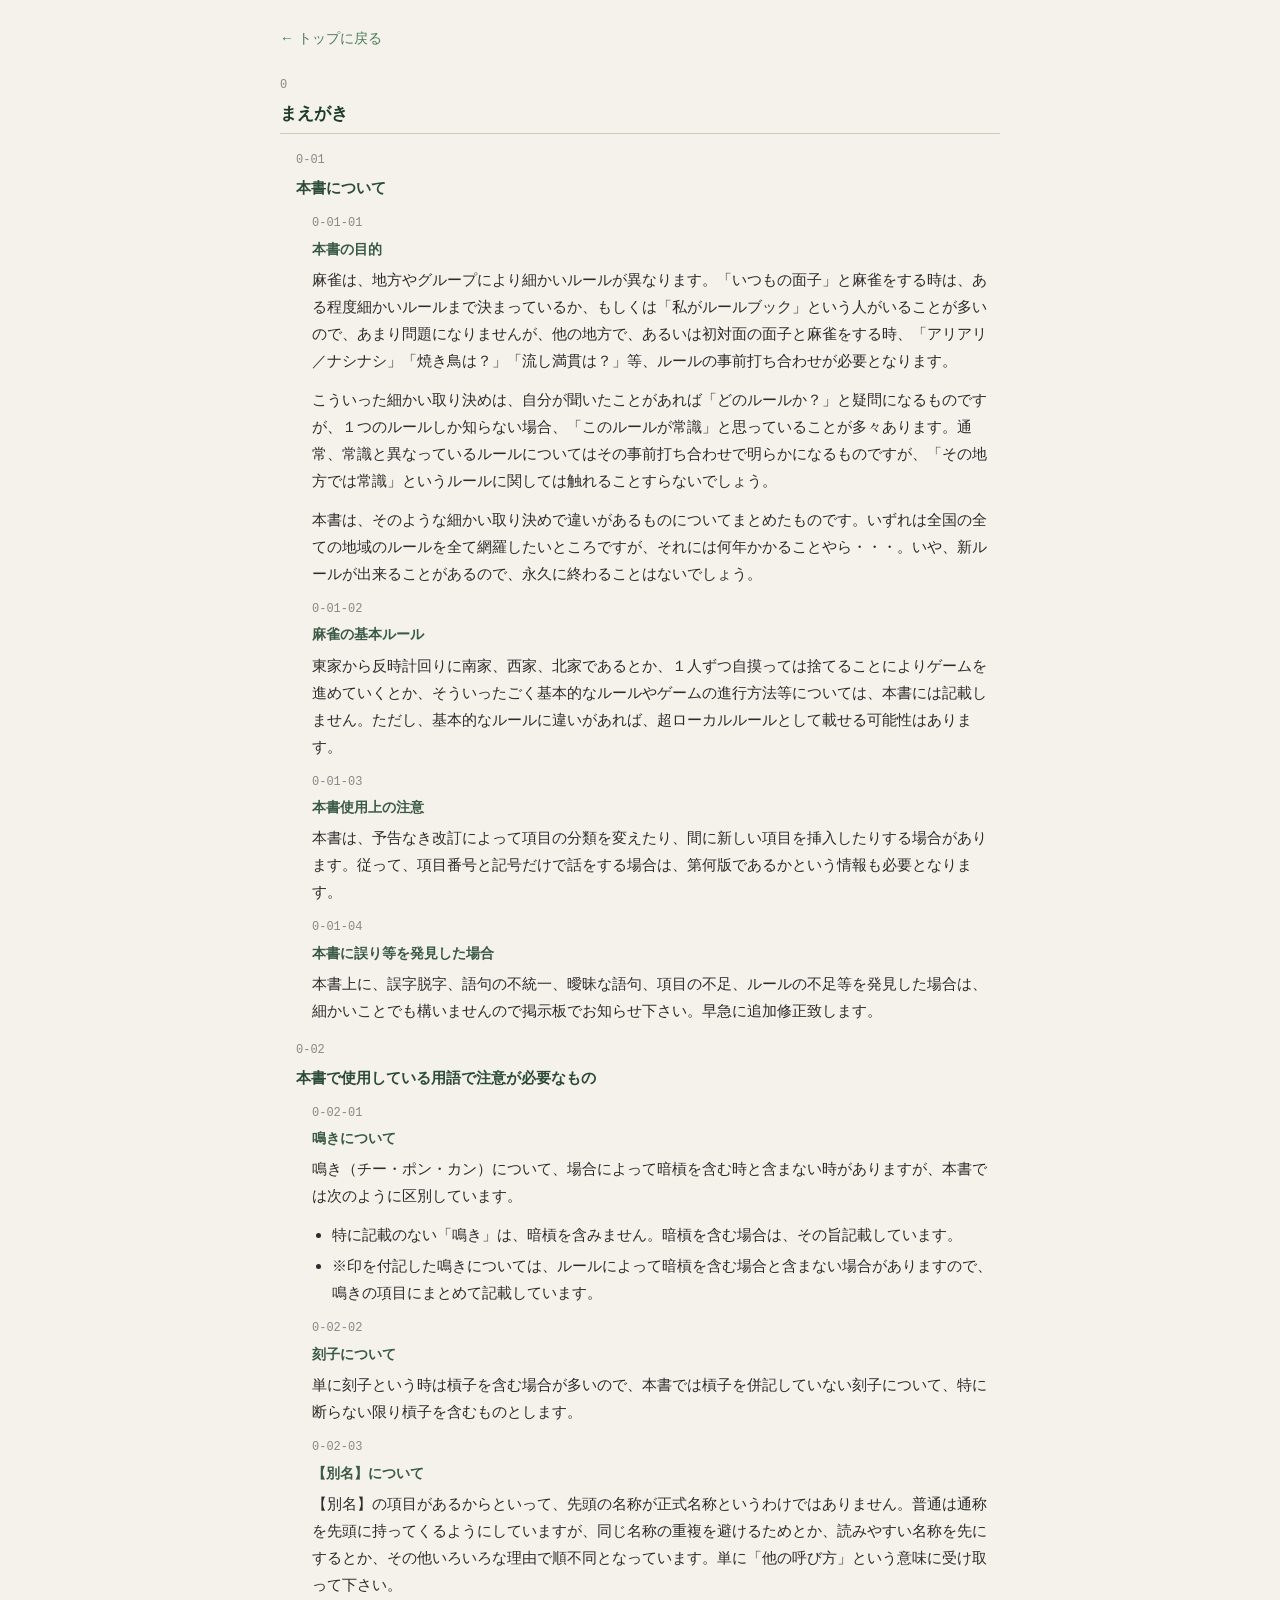
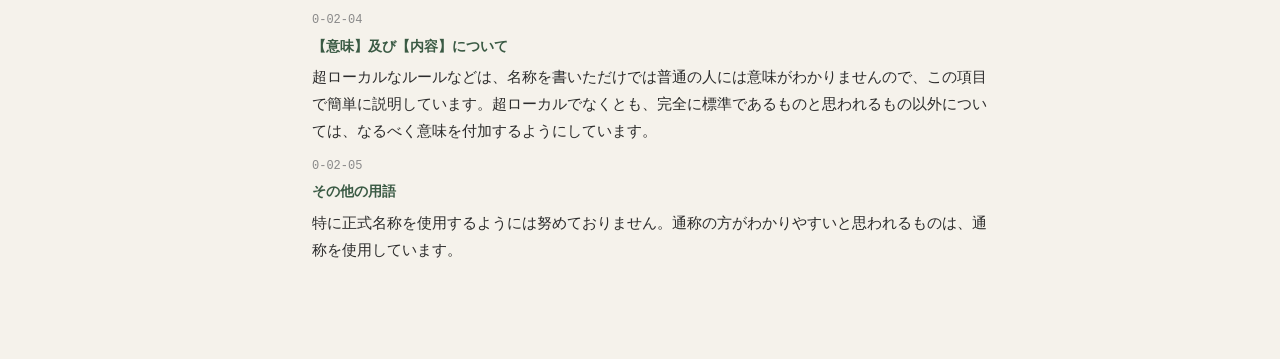
==== pages/source.html @ 4552f9ca "まえがきついか" ====
<!DOCTYPE html>
<html lang="ja">

<head>
  <meta charset="UTF-8">
  <meta name="viewport" content="width=device-width, initial-scale=1.0">
  <title>まえがき — 麻雀ルール設定</title>
  <style>
    *,
    *::before,
    *::after {
      box-sizing: border-box;
      margin: 0;
      padding: 0;
    }

    body {
      font-family: "Hiragino Kaku Gothic ProN", "Noto Sans JP", sans-serif;
      font-size: 15px;
      line-height: 1.8;
      color: #2c2c2c;
      background: #f5f2eb;
      padding: 24px 16px 64px;
    }

    .wrap {
      max-width: 720px;
      margin: 0 auto;
    }

    .back {
      display: inline-block;
      margin-bottom: 24px;
      color: #4a7c59;
      text-decoration: none;
      font-size: 14px;
    }

    .back:hover {
      text-decoration: underline;
    }

    h1 {
      font-size: 20px;
      margin-bottom: 24px;
      color: #1e3a28;
    }

    .section {
      margin-bottom: 32px;
    }

    .sec-id {
      font-family: monospace;
      font-size: 12px;
      color: #888;
      margin-bottom: 2px;
    }

    h2 {
      font-size: 17px;
      margin-bottom: 8px;
      color: #1e3a28;
      border-bottom: 1px solid #d4ccb0;
      padding-bottom: 4px;
    }

    h3 {
      font-size: 15px;
      margin-bottom: 6px;
      color: #2c4a38;
    }

    h4 {
      font-size: 14px;
      margin-bottom: 4px;
      color: #3a5a44;
      font-weight: bold;
    }

    p {
      margin-bottom: 12px;
    }

    ul {
      margin: 8px 0 12px 20px;
    }

    li {
      margin-bottom: 4px;
    }

    .subsection {
      margin: 16px 0 16px 16px;
    }

    .subsubsection {
      margin: 12px 0 12px 16px;
    }

    @media (prefers-color-scheme: dark) {
      body {
        background: #1a1f1c;
        color: #d8d4c8;
      }

      h1,
      h2,
      h3,
      h4 {
        color: #a8c8b0;
      }

      h2 {
        border-bottom-color: #3a4a40;
      }

      .back {
        color: #7ab890;
      }

      .sec-id {
        color: #666;
      }
    }
  </style>
</head>

<body>
  <div class="wrap">
    <a class="back" href="index.html">← トップに戻る</a>
    <div class="section">
      <div class="sec-id">0</div>
      <h2>まえがき</h2>

      <div class="subsection">
        <div class="sec-id">0-01</div>
        <h3>本書について</h3>

        <div class="subsubsection">
          <div class="sec-id">0-01-01</div>
          <h4>本書の目的</h4>
          <p>
            麻雀は、地方やグループにより細かいルールが異なります。「いつもの面子」と麻雀をする時は、ある程度細かいルールまで決まっているか、もしくは「私がルールブック」という人がいることが多いので、あまり問題になりませんが、他の地方で、あるいは初対面の面子と麻雀をする時、「アリアリ／ナシナシ」「焼き鳥は？」「流し満貫は？」等、ルールの事前打ち合わせが必要となります。
          </p>
          <p>
            こういった細かい取り決めは、自分が聞いたことがあれば「どのルールか？」と疑問になるものですが、１つのルールしか知らない場合、「このルールが常識」と思っていることが多々あります。通常、常識と異なっているルールについてはその事前打ち合わせで明らかになるものですが、「その地方では常識」というルールに関しては触れることすらないでしょう。
          </p>
          <p>
            本書は、そのような細かい取り決めで違いがあるものについてまとめたものです。いずれは全国の全ての地域のルールを全て網羅したいところですが、それには何年かかることやら・・・。いや、新ルールが出来ることがあるので、永久に終わることはないでしょう。
          </p>
        </div>

        <div class="subsubsection">
          <div class="sec-id">0-01-02</div>
          <h4>麻雀の基本ルール</h4>
          <p>
            東家から反時計回りに南家、西家、北家であるとか、１人ずつ自摸っては捨てることによりゲームを進めていくとか、そういったごく基本的なルールやゲームの進行方法等については、本書には記載しません。ただし、基本的なルールに違いがあれば、超ローカルルールとして載せる可能性はあります。
          </p>
        </div>

        <div class="subsubsection">
          <div class="sec-id">0-01-03</div>
          <h4>本書使用上の注意</h4>
          <p>本書は、予告なき改訂によって項目の分類を変えたり、間に新しい項目を挿入したりする場合があります。従って、項目番号と記号だけで話をする場合は、第何版であるかという情報も必要となります。</p>
        </div>

        <div class="subsubsection">
          <div class="sec-id">0-01-04</div>
          <h4>本書に誤り等を発見した場合</h4>
          <p>本書上に、誤字脱字、語句の不統一、曖昧な語句、項目の不足、ルールの不足等を発見した場合は、細かいことでも構いませんので掲示板でお知らせ下さい。早急に追加修正致します。</p>
        </div>
      </div>

      <div class="subsection">
        <div class="sec-id">0-02</div>
        <h3>本書で使用している用語で注意が必要なもの</h3>

        <div class="subsubsection">
          <div class="sec-id">0-02-01</div>
          <h4>鳴きについて</h4>
          <p>鳴き（チー・ポン・カン）について、場合によって暗槓を含む時と含まない時がありますが、本書では次のように区別しています。</p>
          <ul>
            <li>特に記載のない「鳴き」は、暗槓を含みません。暗槓を含む場合は、その旨記載しています。</li>
            <li>※印を付記した鳴きについては、ルールによって暗槓を含む場合と含まない場合がありますので、鳴きの項目にまとめて記載しています。</li>
          </ul>
        </div>

        <div class="subsubsection">
          <div class="sec-id">0-02-02</div>
          <h4>刻子について</h4>
          <p>単に刻子という時は槓子を含む場合が多いので、本書では槓子を併記していない刻子について、特に断らない限り槓子を含むものとします。</p>
        </div>

        <div class="subsubsection">
          <div class="sec-id">0-02-03</div>
          <h4>【別名】について</h4>
          <p>
            【別名】の項目があるからといって、先頭の名称が正式名称というわけではありません。普通は通称を先頭に持ってくるようにしていますが、同じ名称の重複を避けるためとか、読みやすい名称を先にするとか、その他いろいろな理由で順不同となっています。単に「他の呼び方」という意味に受け取って下さい。
          </p>
        </div>

        <div class="subsubsection">
          <div class="sec-id">0-02-04</div>
          <h4>【意味】及び【内容】について</h4>
          <p>
            超ローカルなルールなどは、名称を書いただけでは普通の人には意味がわかりませんので、この項目で簡単に説明しています。超ローカルでなくとも、完全に標準であるものと思われるもの以外については、なるべく意味を付加するようにしています。
          </p>
        </div>

        <div class="subsubsection">
          <div class="sec-id">0-02-05</div>
          <h4>その他の用語</h4>
          <p>特に正式名称を使用するようには努めておりません。通称の方がわかりやすいと思われるものは、通称を使用しています。</p>
        </div>
      </div>
    </div>
  </div>
</body>

</html>
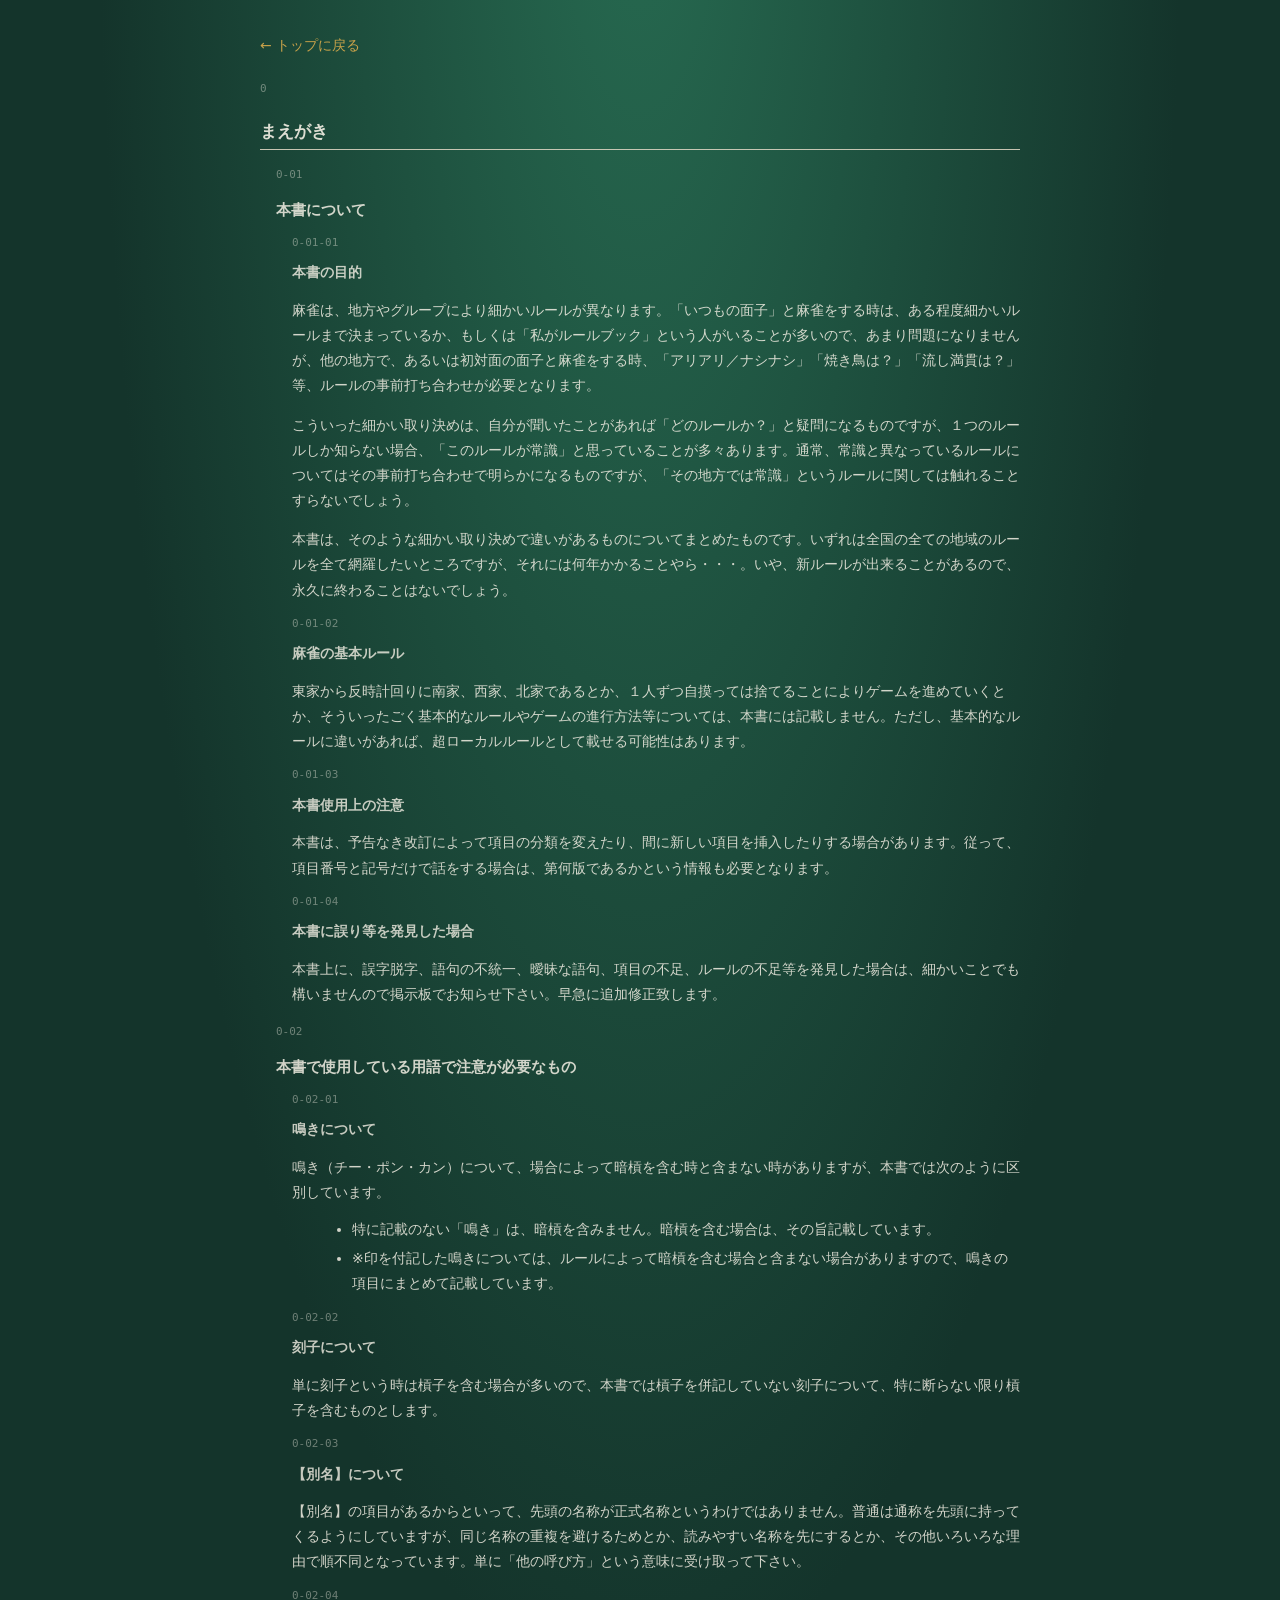
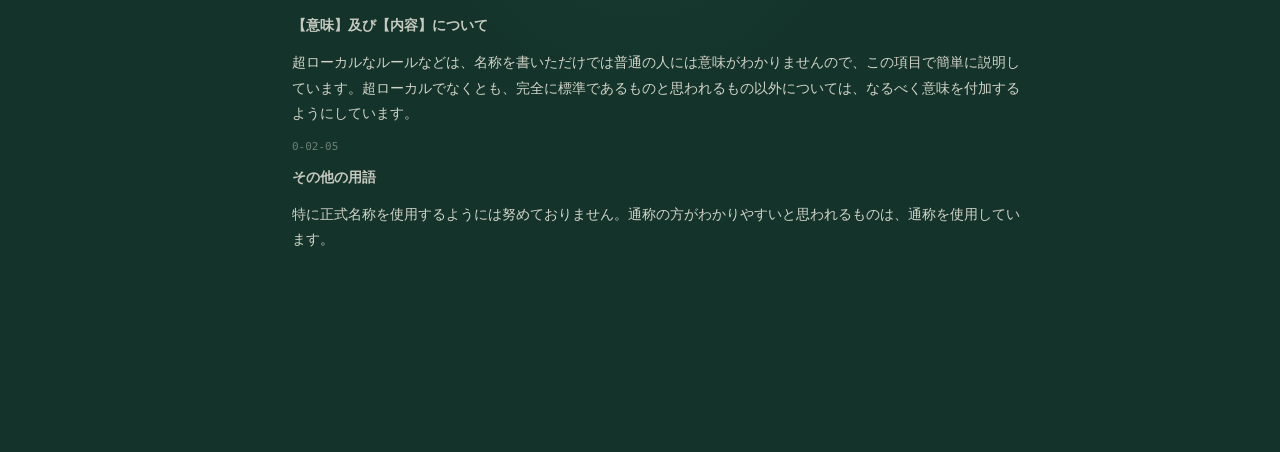
==== commit b30f0021: "まえがき css の修正" ====
--- a/pages/source.html
+++ b/pages/source.html
@@ -5,129 +5,36 @@
   <meta charset="UTF-8">
   <meta name="viewport" content="width=device-width, initial-scale=1.0">
   <title>まえがき — 麻雀ルール設定</title>
+  <link rel="stylesheet" href="style.css">
   <style>
-    *,
-    *::before,
-    *::after {
-      box-sizing: border-box;
-      margin: 0;
-      padding: 0;
+    .source-inner {
+      color: var(--panel);
+      padding: 32px 0 64px;
     }
-
-    body {
-      font-family: "Hiragino Kaku Gothic ProN", "Noto Sans JP", sans-serif;
-      font-size: 15px;
-      line-height: 1.8;
-      color: #2c2c2c;
-      background: #f5f2eb;
-      padding: 24px 16px 64px;
-    }
-
-    .wrap {
-      max-width: 720px;
-      margin: 0 auto;
-    }
-
     .back {
       display: inline-block;
       margin-bottom: 24px;
-      color: #4a7c59;
+      color: var(--gold);
       text-decoration: none;
       font-size: 14px;
     }
-
-    .back:hover {
-      text-decoration: underline;
-    }
-
-    h1 {
-      font-size: 20px;
-      margin-bottom: 24px;
-      color: #1e3a28;
-    }
-
-    .section {
-      margin-bottom: 32px;
-    }
-
-    .sec-id {
-      font-family: monospace;
-      font-size: 12px;
-      color: #888;
-      margin-bottom: 2px;
-    }
-
-    h2 {
-      font-size: 17px;
-      margin-bottom: 8px;
-      color: #1e3a28;
-      border-bottom: 1px solid #d4ccb0;
-      padding-bottom: 4px;
-    }
-
-    h3 {
-      font-size: 15px;
-      margin-bottom: 6px;
-      color: #2c4a38;
-    }
-
-    h4 {
-      font-size: 14px;
-      margin-bottom: 4px;
-      color: #3a5a44;
-      font-weight: bold;
-    }
-
-    p {
-      margin-bottom: 12px;
-    }
-
-    ul {
-      margin: 8px 0 12px 20px;
-    }
-
-    li {
-      margin-bottom: 4px;
-    }
-
-    .subsection {
-      margin: 16px 0 16px 16px;
-    }
-
-    .subsubsection {
-      margin: 12px 0 12px 16px;
-    }
-
-    @media (prefers-color-scheme: dark) {
-      body {
-        background: #1a1f1c;
-        color: #d8d4c8;
-      }
-
-      h1,
-      h2,
-      h3,
-      h4 {
-        color: #a8c8b0;
-      }
-
-      h2 {
-        border-bottom-color: #3a4a40;
-      }
-
-      .back {
-        color: #7ab890;
-      }
-
-      .sec-id {
-        color: #666;
-      }
-    }
+    .back:hover { text-decoration: underline; }
+    .source-inner h1 { font-size: 20px; margin-bottom: 24px; }
+    .source-inner h2 { font-size: 17px; margin: 20px 0 8px; border-bottom: 1px solid var(--panel-line); padding-bottom: 4px; opacity: 0.9; }
+    .source-inner h3 { font-size: 15px; margin: 14px 0 6px; opacity: 0.85; }
+    .source-inner h4 { font-size: 14px; margin: 10px 0 4px; font-weight: bold; opacity: 0.8; }
+    .source-inner p { margin-bottom: 12px; font-size: 14px; line-height: 1.8; opacity: 0.85; }
+    .source-inner ul { margin: 8px 0 12px 20px; }
+    .source-inner li { margin-bottom: 4px; font-size: 14px; line-height: 1.8; opacity: 0.85; }
+    .sec-id { font-family: var(--mono); font-size: 11px; opacity: 0.4; margin-bottom: 2px; }
+    .subsection { margin: 16px 0 16px 16px; }
+    .subsubsection { margin: 12px 0 12px 16px; }
   </style>
 </head>
 
 <body>
   <div class="wrap">
+    <div class="source-inner">
     <a class="back" href="index.html">← トップに戻る</a>
     <div class="section">
       <div class="sec-id">0</div>
@@ -215,6 +122,7 @@
         </div>
       </div>
     </div>
+    </div>
   </div>
 </body>
 
--- a/pages/style.css
+++ b/pages/style.css
@@ -0,0 +1,1003 @@
+    :root {
+      --bg: #14342b;
+      --panel: #f3efe4;
+      --panel-line: #d9d2bf;
+      --ink: #1c1c18;
+      --ink-soft: #5c5749;
+      --felt: #1f5c46;
+      --felt-deep: #14342b;
+      --accent: #b7472a;
+      --accent-soft: #e8c9be;
+      --gold: #c8a24a;
+      --sel-bg: #eef3ec;
+      --sel-line: #2f6b52;
+      --st-done: #2f8f5b;
+      /* 選択済み（緑） */
+      --st-todo: #c0392b;
+      /* 未選択（赤） */
+      --st-check: #d9a520;
+      /* 要確認（黄） */
+      --radius: 4px;
+      --mono: "SFMono-Regular", ui-monospace, "DejaVu Sans Mono", monospace;
+      --serif: "Hiragino Mincho ProN", "Yu Mincho", "YuMincho", "MS PMincho", serif;
+      --sans: "Hiragino Kaku Gothic ProN", "Yu Gothic", "Meiryo", system-ui, sans-serif;
+    }
+
+    * {
+      box-sizing: border-box;
+    }
+
+    [hidden] {
+      display: none !important;
+    }
+
+    html,
+    body {
+      margin: 0;
+      padding: 0;
+    }
+
+    body {
+      background: var(--felt-deep);
+      background-image:
+        radial-gradient(ellipse at 50% -10%, #276b51 0%, var(--felt-deep) 60%);
+      color: var(--ink);
+      font-family: var(--sans);
+      line-height: 1.6;
+      min-height: 100vh;
+      padding: 0 16px 120px;
+    }
+
+    .wrap {
+      max-width: 760px;
+      margin: 0 auto;
+    }
+
+    /* home / entry screen */
+    .home-inner {
+      padding: 56px 0 32px;
+      text-align: center;
+      color: var(--panel);
+    }
+
+    .home-kana {
+      font-family: var(--serif);
+      letter-spacing: 0.5em;
+      font-size: 13px;
+      color: var(--gold);
+      margin: 0 0 10px;
+      padding-left: 0.5em;
+    }
+
+    .home-title {
+      font-family: var(--serif);
+      font-weight: 600;
+      font-size: clamp(28px, 6vw, 40px);
+      margin: 0;
+      letter-spacing: 0.08em;
+    }
+
+    .home-lead {
+      margin: 14px 0 30px;
+      font-size: 13px;
+      color: #cdd8cf;
+    }
+
+    .home-source {
+      margin-top: 40px;
+      padding-top: 24px;
+      border-top: 1px solid var(--panel-line);
+      max-width: 460px;
+      margin-left: auto;
+      margin-right: auto;
+      text-align: left;
+      font-size: 12px;
+      color: #b8c4c4;
+    }
+
+    .home-source hr {
+      border: none;
+      border-top: 1px solid var(--panel-line);
+      margin: 16px 0;
+    }
+
+    .home-source h2 {
+      font-size: 13px;
+      font-weight: 600;
+      color: #e0e8e4;
+      margin: 0 0 8px;
+    }
+
+    .home-source p {
+      margin: 0 0 8px;
+      line-height: 1.7;
+    }
+
+    .home-source a {
+      color: #4db88a;
+      text-decoration: none;
+      word-break: break-all;
+    }
+
+    .home-source a:hover {
+      text-decoration: underline;
+    }
+
+    .home-choices {
+      display: grid;
+      gap: 14px;
+      max-width: 460px;
+      margin: 0 auto;
+    }
+
+    .home-card {
+      display: block;
+      text-align: left;
+      background: var(--panel);
+      border: 1px solid var(--panel-line);
+      border-left: 4px solid var(--felt);
+      border-radius: var(--radius);
+      padding: 18px 20px;
+      cursor: pointer;
+      color: var(--ink);
+      font-family: var(--sans);
+      transition: transform .08s, box-shadow .12s, border-color .12s;
+      box-shadow: 0 1px 0 rgba(0, 0, 0, 0.15);
+    }
+
+    .home-card:hover {
+      transform: translateY(-2px);
+      box-shadow: 0 6px 16px rgba(0, 0, 0, 0.24);
+      border-left-color: var(--gold);
+    }
+
+    .home-card:focus-visible {
+      outline: 2px solid var(--gold);
+      outline-offset: 2px;
+    }
+
+    .home-card-name {
+      font-family: var(--serif);
+      font-weight: 600;
+      font-size: 19px;
+      letter-spacing: 0.04em;
+      display: block;
+      margin-bottom: 6px;
+    }
+
+    .home-card-desc {
+      font-size: 12.5px;
+      color: var(--ink-soft);
+      line-height: 1.5;
+    }
+
+    /* progress meter (top bar on cat/rule screens) */
+    /* sticky header (meter + subnav) */
+    .sticky-head {
+      position: sticky;
+      top: 0;
+      z-index: 15;
+      margin: 0 -16px;
+      /* bleed to viewport edges */
+      padding: 0 16px;
+      background: var(--felt-deep);
+      background-image: radial-gradient(ellipse at 50% -40%, #276b51 0%, var(--felt-deep) 70%);
+      box-shadow: 0 6px 14px -6px rgba(0, 0, 0, 0.5);
+      border-bottom: 1px solid rgba(200, 162, 74, 0.18);
+    }
+
+    .meter {
+      display: flex;
+      align-items: center;
+      flex-wrap: wrap;
+      gap: 8px 14px;
+      padding: 14px 2px 12px;
+      font-family: var(--mono);
+      font-size: 12px;
+      color: #bcc9be;
+    }
+
+    .home-corner {
+      font-size: 13px;
+      padding: 6px 14px;
+    }
+
+    .tally {
+      display: inline-flex;
+      align-items: center;
+      gap: 6px;
+    }
+
+    .tally b {
+      font-size: 15px;
+    }
+
+    .tally-total {
+      color: #8ba394;
+    }
+
+    .dot {
+      width: 9px;
+      height: 9px;
+      border-radius: 50%;
+      display: inline-block;
+    }
+
+    .dot-done {
+      background: var(--st-done);
+    }
+
+    .dot-check {
+      background: var(--st-check);
+    }
+
+    .dot-todo {
+      background: var(--st-todo);
+    }
+
+    #doneCount {
+      color: #7fd6a3;
+    }
+
+    #checkCount {
+      color: #f2d27a;
+    }
+
+    #todoCount {
+      color: #f0a79e;
+    }
+
+    .ver-badge {
+      font-family: var(--mono);
+      font-size: 11px;
+      color: #221c0a;
+      background: var(--gold);
+      padding: 1px 7px;
+      border-radius: 2px;
+      margin-left: 12px;
+      letter-spacing: 0.03em;
+    }
+
+    .notice {
+      max-width: 760px;
+      margin: 0 auto 4px;
+      background: var(--panel);
+      border: 1px solid var(--accent);
+      border-left-width: 4px;
+      border-radius: var(--radius);
+      padding: 12px 16px;
+      color: var(--ink);
+      font-size: 13px;
+      line-height: 1.6;
+    }
+
+    .notice.loading {
+      border-color: var(--panel-line);
+      color: var(--ink-soft);
+      text-align: center;
+      font-family: var(--mono);
+    }
+
+    /* category screen */
+    .screen-lead {
+      color: #cdd8cf;
+      text-align: center;
+      font-size: 13px;
+      margin: 8px 0 20px;
+    }
+
+    .cat-grid {
+      display: grid;
+      grid-template-columns: repeat(auto-fill, minmax(220px, 1fr));
+      gap: 14px;
+    }
+
+    .cat-card {
+      background: var(--panel);
+      border: 1px solid var(--panel-line);
+      border-left: 4px solid var(--felt);
+      border-radius: var(--radius);
+      padding: 18px 18px 16px;
+      text-align: left;
+      cursor: pointer;
+      font-family: var(--sans);
+      color: var(--ink);
+      transition: transform .08s, box-shadow .12s, border-color .12s;
+      box-shadow: 0 1px 0 rgba(0, 0, 0, 0.15);
+    }
+
+    .cat-card:hover {
+      transform: translateY(-2px);
+      box-shadow: 0 5px 14px rgba(0, 0, 0, 0.22);
+      border-left-color: var(--gold);
+    }
+
+    .cat-card:focus-visible {
+      outline: 2px solid var(--gold);
+      outline-offset: 2px;
+    }
+
+    .cat-card[data-complete="true"] {
+      border-left-color: var(--st-done);
+    }
+
+    .cat-card .cat-name {
+      font-family: var(--serif);
+      font-weight: 600;
+      font-size: 18px;
+      letter-spacing: 0.03em;
+      display: block;
+      margin-bottom: 12px;
+    }
+
+    .cat-card .cat-stats {
+      display: flex;
+      gap: 12px;
+      font-family: var(--mono);
+      font-size: 12px;
+      color: var(--ink-soft);
+      flex-wrap: wrap;
+    }
+
+    .cat-card .cat-stats i {
+      width: 8px;
+      height: 8px;
+      border-radius: 50%;
+      display: inline-block;
+      margin-right: 4px;
+      position: relative;
+      top: -1px;
+    }
+
+    .cat-card .cat-done b {
+      color: var(--st-done);
+    }
+
+    .cat-card .cat-check b {
+      color: #a67c07;
+    }
+
+    .cat-card .cat-todo b {
+      color: var(--st-todo);
+    }
+
+    .cat-card .cat-arrow {
+      float: right;
+      color: var(--felt);
+      font-size: 18px;
+    }
+
+    /* subnav on rules screen */
+    .subnav {
+      display: flex;
+      align-items: center;
+      gap: 14px;
+      flex-wrap: wrap;
+      padding-bottom: 12px;
+    }
+
+    .back-btn {
+      background: transparent;
+      color: #cdd8cf;
+      border: 1px solid rgba(205, 216, 207, 0.4);
+      border-radius: var(--radius);
+      padding: 7px 13px;
+      font-size: 13px;
+      cursor: pointer;
+      font-family: var(--sans);
+      transition: background .12s;
+    }
+
+    .back-btn:hover {
+      background: rgba(255, 255, 255, 0.07);
+    }
+
+    .back-btn:focus-visible {
+      outline: 2px solid var(--gold);
+      outline-offset: 2px;
+    }
+
+    .cat-heading {
+      font-family: var(--serif);
+      color: var(--panel);
+      font-size: 19px;
+      margin: 0;
+      letter-spacing: 0.05em;
+      flex: 1;
+    }
+
+    .sort-toggle {
+      display: inline-flex;
+      background: rgba(0, 0, 0, 0.25);
+      border: 1px solid rgba(205, 216, 207, 0.3);
+      border-radius: 999px;
+      padding: 3px;
+    }
+
+    .sort-opt {
+      background: transparent;
+      border: none;
+      color: #bcc9be;
+      font-family: var(--sans);
+      font-size: 12.5px;
+      font-weight: 600;
+      padding: 6px 14px;
+      border-radius: 999px;
+      cursor: pointer;
+      transition: background .12s, color .12s;
+    }
+
+    .sort-opt.is-active {
+      background: var(--gold);
+      color: #221c0a;
+    }
+
+    .sort-opt:focus-visible {
+      outline: 2px solid var(--gold);
+      outline-offset: 2px;
+    }
+
+    /* readonly / writable toggle (category list header) */
+    .mode-toggle {
+      display: inline-flex;
+      margin-left: auto;
+      background: rgba(0, 0, 0, 0.25);
+      border: 1px solid rgba(205, 216, 207, 0.3);
+      border-radius: 999px;
+      padding: 3px;
+    }
+
+    .mode-opt {
+      background: transparent;
+      border: none;
+      color: #bcc9be;
+      font-family: var(--sans);
+      font-size: 12px;
+      font-weight: 600;
+      padding: 5px 12px;
+      border-radius: 999px;
+      cursor: pointer;
+      transition: background .12s, color .12s;
+    }
+
+    .mode-opt.is-active {
+      background: var(--gold);
+      color: #221c0a;
+    }
+
+    .mode-opt:focus-visible {
+      outline: 2px solid var(--gold);
+      outline-offset: 2px;
+    }
+
+    .home-corner {
+      margin-left: 10px;
+    }
+
+    /* when the mode toggle is present it takes the margin-left:auto, so reset the corner btn */
+    .readonly-opt {
+      cursor: default;
+    }
+
+    .readonly-opt:hover {
+      background: transparent;
+    }
+
+    /* rule card */
+    .rule {
+      background: var(--panel);
+      border: 1px solid var(--panel-line);
+      border-radius: var(--radius);
+      margin: 14px 0;
+      overflow: hidden;
+      box-shadow: 0 1px 0 rgba(0, 0, 0, 0.15);
+    }
+
+    .rule[data-depth="1"] {
+      margin-left: 22px;
+      background: #f6f2e8;
+    }
+
+    .rule[data-depth="2"] {
+      margin-left: 44px;
+      background: #f8f5ee;
+    }
+
+    .rule[data-depth="3"] {
+      margin-left: 66px;
+      background: #faf8f3;
+    }
+
+    .rule[data-depth="4"] {
+      margin-left: 88px;
+      background: #fbf9f6;
+    }
+
+    .rule.is-group>.rule-body {
+      display: none;
+    }
+
+    /* status stripe on answerable cards */
+    .rule.answerable {
+      position: relative;
+      border-left: 4px solid var(--st-todo);
+      /* default: 未選択=赤 */
+    }
+
+    .rule.answerable[data-status="done"] {
+      border-left-color: var(--st-done);
+    }
+
+    .rule.answerable[data-status="todo"] {
+      border-left-color: var(--st-todo);
+    }
+
+    .rule.answerable[data-status="check"] {
+      border-left-color: var(--st-check);
+    }
+
+    .rule.answerable[data-status="disabled"] {
+      border-left-color: #c9c3b2;
+    }
+
+    /* disabled (unmet-condition) rules: grayed out, not interactive */
+    .rule.is-disabled {
+      opacity: 0.55;
+      filter: grayscale(0.4);
+    }
+
+    .rule.is-disabled .opt {
+      cursor: not-allowed;
+    }
+
+    .rule.is-disabled .opt:hover {
+      background: transparent;
+    }
+
+    .rule.is-disabled .flag-btn {
+      cursor: not-allowed;
+      opacity: 0.6;
+    }
+
+    .rule-info {
+      margin: 0 18px 10px;
+      font-size: 12px;
+      color: var(--ink-soft);
+      font-family: var(--sans);
+      line-height: 1.5;
+    }
+
+    .rule-head {
+      display: flex;
+      align-items: baseline;
+      gap: 12px;
+      padding: 14px 18px;
+      border-bottom: 1px solid var(--panel-line);
+    }
+
+    .is-group>.rule-head {
+      border-bottom: none;
+      padding-bottom: 8px;
+    }
+
+    .rule[data-depth="1"] .rule-head,
+    .rule[data-depth="2"] .rule-head,
+    .rule[data-depth="3"] .rule-head,
+    .rule[data-depth="4"] .rule-head {
+      padding-top: 12px;
+      padding-bottom: 12px;
+    }
+
+    .rule-id {
+      font-family: var(--mono);
+      font-size: 11px;
+      color: var(--panel);
+      background: var(--felt);
+      padding: 2px 7px;
+      border-radius: 2px;
+      white-space: nowrap;
+      letter-spacing: 0.03em;
+      flex-shrink: 0;
+      position: relative;
+      top: -1px;
+    }
+
+    .is-group>.rule-head .rule-id {
+      background: var(--accent);
+    }
+
+    .rule-title {
+      font-family: var(--serif);
+      font-weight: 600;
+      font-size: 16px;
+      letter-spacing: 0.02em;
+      color: var(--ink);
+      flex: 1;
+    }
+
+    .rule[data-depth="1"] .rule-title {
+      font-size: 15px;
+    }
+
+    .rule[data-depth="2"] .rule-title {
+      font-size: 14px;
+    }
+
+    .rule[data-depth="3"] .rule-title {
+      font-size: 13px;
+    }
+
+    .rule[data-depth="4"] .rule-title {
+      font-size: 12px;
+    }
+
+    /* 要確認 toggle */
+    .flag-btn {
+      flex-shrink: 0;
+      align-self: center;
+      font-family: var(--sans);
+      font-size: 11.5px;
+      font-weight: 600;
+      letter-spacing: 0.04em;
+      color: var(--ink-soft);
+      background: transparent;
+      border: 1px solid var(--panel-line);
+      border-radius: 999px;
+      padding: 4px 11px 4px 9px;
+      cursor: pointer;
+      display: inline-flex;
+      align-items: center;
+      gap: 5px;
+      transition: background .12s, border-color .12s, color .12s;
+    }
+
+    .flag-btn::before {
+      content: "";
+      width: 8px;
+      height: 8px;
+      border-radius: 50%;
+      background: var(--panel-line);
+      transition: background .12s;
+    }
+
+    .flag-btn:hover {
+      border-color: var(--st-check);
+      color: var(--ink);
+    }
+
+    .flag-btn[aria-pressed="true"] {
+      background: #fbf1d3;
+      border-color: var(--st-check);
+      color: #8a6a10;
+    }
+
+    .flag-btn[aria-pressed="true"]::before {
+      background: var(--st-check);
+    }
+
+    .flag-btn:focus-visible {
+      outline: 2px solid var(--st-check);
+      outline-offset: 2px;
+    }
+
+    .rule-body {
+      padding: 10px 18px 16px;
+    }
+
+    .opt {
+      display: flex;
+      align-items: flex-start;
+      gap: 11px;
+      padding: 9px 12px;
+      border: 1px solid transparent;
+      border-radius: var(--radius);
+      cursor: pointer;
+      transition: background .12s, border-color .12s;
+    }
+
+    .opt:hover {
+      background: #ecf1ea;
+    }
+
+    .opt input {
+      position: absolute;
+      opacity: 0;
+      width: 0;
+      height: 0;
+    }
+
+    .opt .box {
+      flex-shrink: 0;
+      width: 22px;
+      height: 22px;
+      border: 1.5px solid #b7b09a;
+      border-radius: 50%;
+      display: grid;
+      place-items: center;
+      font-family: var(--mono);
+      font-size: 11px;
+      color: var(--ink-soft);
+      background: #fff;
+      margin-top: 1px;
+      transition: all .12s;
+    }
+
+    .opt .label {
+      font-size: 14px;
+      color: var(--ink);
+      padding-top: 1px;
+      white-space: pre-line;
+    }
+
+    .opt:has(input:checked) {
+      background: var(--sel-bg);
+      border-color: var(--sel-line);
+    }
+
+    .opt:has(input:checked) .box {
+      background: var(--felt);
+      border-color: var(--felt);
+      color: #fff;
+    }
+
+    .opt:has(input:checked) .label {
+      font-weight: 600;
+    }
+
+    .opt:focus-visible {
+      outline: 2px solid var(--gold);
+      outline-offset: 2px;
+    }
+
+    .opt:focus-visible .box {
+      border-color: var(--gold);
+    }
+
+    /* action bar */
+    .bar {
+      position: fixed;
+      left: 0;
+      right: 0;
+      bottom: 0;
+      background: rgba(16, 32, 26, 0.92);
+      backdrop-filter: blur(8px);
+      border-top: 1px solid rgba(200, 162, 74, 0.35);
+      padding: 12px 16px;
+      display: flex;
+      gap: 10px;
+      justify-content: center;
+      align-items: center;
+      z-index: 20;
+    }
+
+    .bar .status {
+      font-family: var(--mono);
+      font-size: 12px;
+      color: #bcc9be;
+      margin-right: auto;
+    }
+
+    .bar-spacer {
+      flex: 1;
+    }
+
+    button {
+      font-family: var(--sans);
+      font-size: 14px;
+      font-weight: 600;
+      border: none;
+      border-radius: var(--radius);
+      padding: 10px 18px;
+      cursor: pointer;
+      letter-spacing: 0.03em;
+      transition: transform .08s, filter .12s;
+    }
+
+    button:active {
+      transform: translateY(1px);
+    }
+
+    .btn-primary {
+      background: var(--gold);
+      color: #221c0a;
+    }
+
+    .btn-primary:hover {
+      filter: brightness(1.06);
+    }
+
+    .btn-ghost {
+      background: transparent;
+      color: #cdd8cf;
+      border: 1px solid rgba(205, 216, 207, 0.4);
+    }
+
+    .btn-ghost:hover {
+      background: rgba(255, 255, 255, 0.06);
+    }
+
+    /* share sheet */
+    .sheet-backdrop {
+      position: fixed;
+      inset: 0;
+      background: rgba(10, 20, 16, 0.6);
+      display: none;
+      z-index: 40;
+      padding: 20px;
+      overflow-y: auto;
+    }
+
+    .sheet-backdrop.open {
+      display: block;
+    }
+
+    .sheet {
+      max-width: 640px;
+      margin: 40px auto;
+      background: var(--panel);
+      border-radius: 6px;
+      border: 1px solid var(--panel-line);
+      overflow: hidden;
+    }
+
+    .sheet-head {
+      display: flex;
+      align-items: center;
+      justify-content: space-between;
+      padding: 16px 20px;
+      border-bottom: 1px solid var(--panel-line);
+      background: var(--felt);
+      color: var(--panel);
+    }
+
+    .sheet-head h2 {
+      font-family: var(--serif);
+      font-size: 17px;
+      margin: 0;
+      letter-spacing: 0.05em;
+    }
+
+    .sheet-head button {
+      background: transparent;
+      color: var(--panel);
+      padding: 4px 8px;
+    }
+
+    .sheet-body {
+      padding: 18px 20px;
+    }
+
+    .field-label {
+      font-family: var(--serif);
+      font-size: 14px;
+      font-weight: 600;
+      color: var(--ink);
+      margin: 0 0 8px;
+      letter-spacing: 0.03em;
+    }
+
+    .field-note {
+      font-family: var(--sans);
+      font-size: 11px;
+      font-weight: 400;
+      color: var(--ink-soft);
+      letter-spacing: 0;
+    }
+
+    .url-row {
+      display: flex;
+      gap: 8px;
+    }
+
+    .share-url {
+      flex: 1;
+      min-width: 0;
+      font-family: var(--mono);
+      font-size: 12px;
+      border: 1px solid var(--panel-line);
+      border-radius: var(--radius);
+      padding: 10px 12px;
+      background: #fbfaf5;
+      color: var(--ink);
+    }
+
+    .url-row .btn-primary {
+      background: var(--felt);
+      color: #fff;
+      white-space: nowrap;
+      flex-shrink: 0;
+    }
+
+    .qr-wrap {
+      text-align: center;
+      margin: 18px 0 4px;
+    }
+
+    .qr-code {
+      display: inline-block;
+      background: #fff;
+      padding: 12px;
+      border-radius: 6px;
+      border: 1px solid var(--panel-line);
+      line-height: 0;
+    }
+
+    .qr-code svg {
+      display: block;
+      width: 200px;
+      height: 200px;
+    }
+
+    .qr-note {
+      font-size: 12px;
+      color: var(--ink-soft);
+      margin: 10px 0 0;
+      font-family: var(--sans);
+    }
+
+    .share-text {
+      width: 100%;
+      min-height: 240px;
+      font-family: var(--mono);
+      font-size: 12.5px;
+      line-height: 1.7;
+      border: 1px solid var(--panel-line);
+      border-radius: var(--radius);
+      padding: 14px;
+      resize: vertical;
+      background: #fbfaf5;
+      color: var(--ink);
+    }
+
+    .sheet-actions {
+      display: flex;
+      gap: 10px;
+      margin-top: 14px;
+    }
+
+    .sheet-actions .btn-primary {
+      background: var(--felt);
+      color: #fff;
+    }
+
+    .copied {
+      color: var(--felt);
+      font-size: 13px;
+      font-weight: 600;
+      align-self: center;
+      margin-left: auto;
+      opacity: 0;
+      transition: opacity .2s;
+    }
+
+    .copied.show {
+      opacity: 1;
+    }
+
+    @media (max-width: 520px) {
+      .rule[data-depth="1"] {
+        margin-left: 12px;
+      }
+
+      .rule[data-depth="2"] {
+        margin-left: 22px;
+      }
+
+      .rule[data-depth="3"] {
+        margin-left: 32px;
+      }
+
+      .rule[data-depth="4"] {
+        margin-left: 40px;
+      }
+
+      .bar .status {
+        display: none;
+      }
+    }
+
+    @media (prefers-reduced-motion: reduce) {
+      * {
+        transition: none !important;
+      }
+    }
